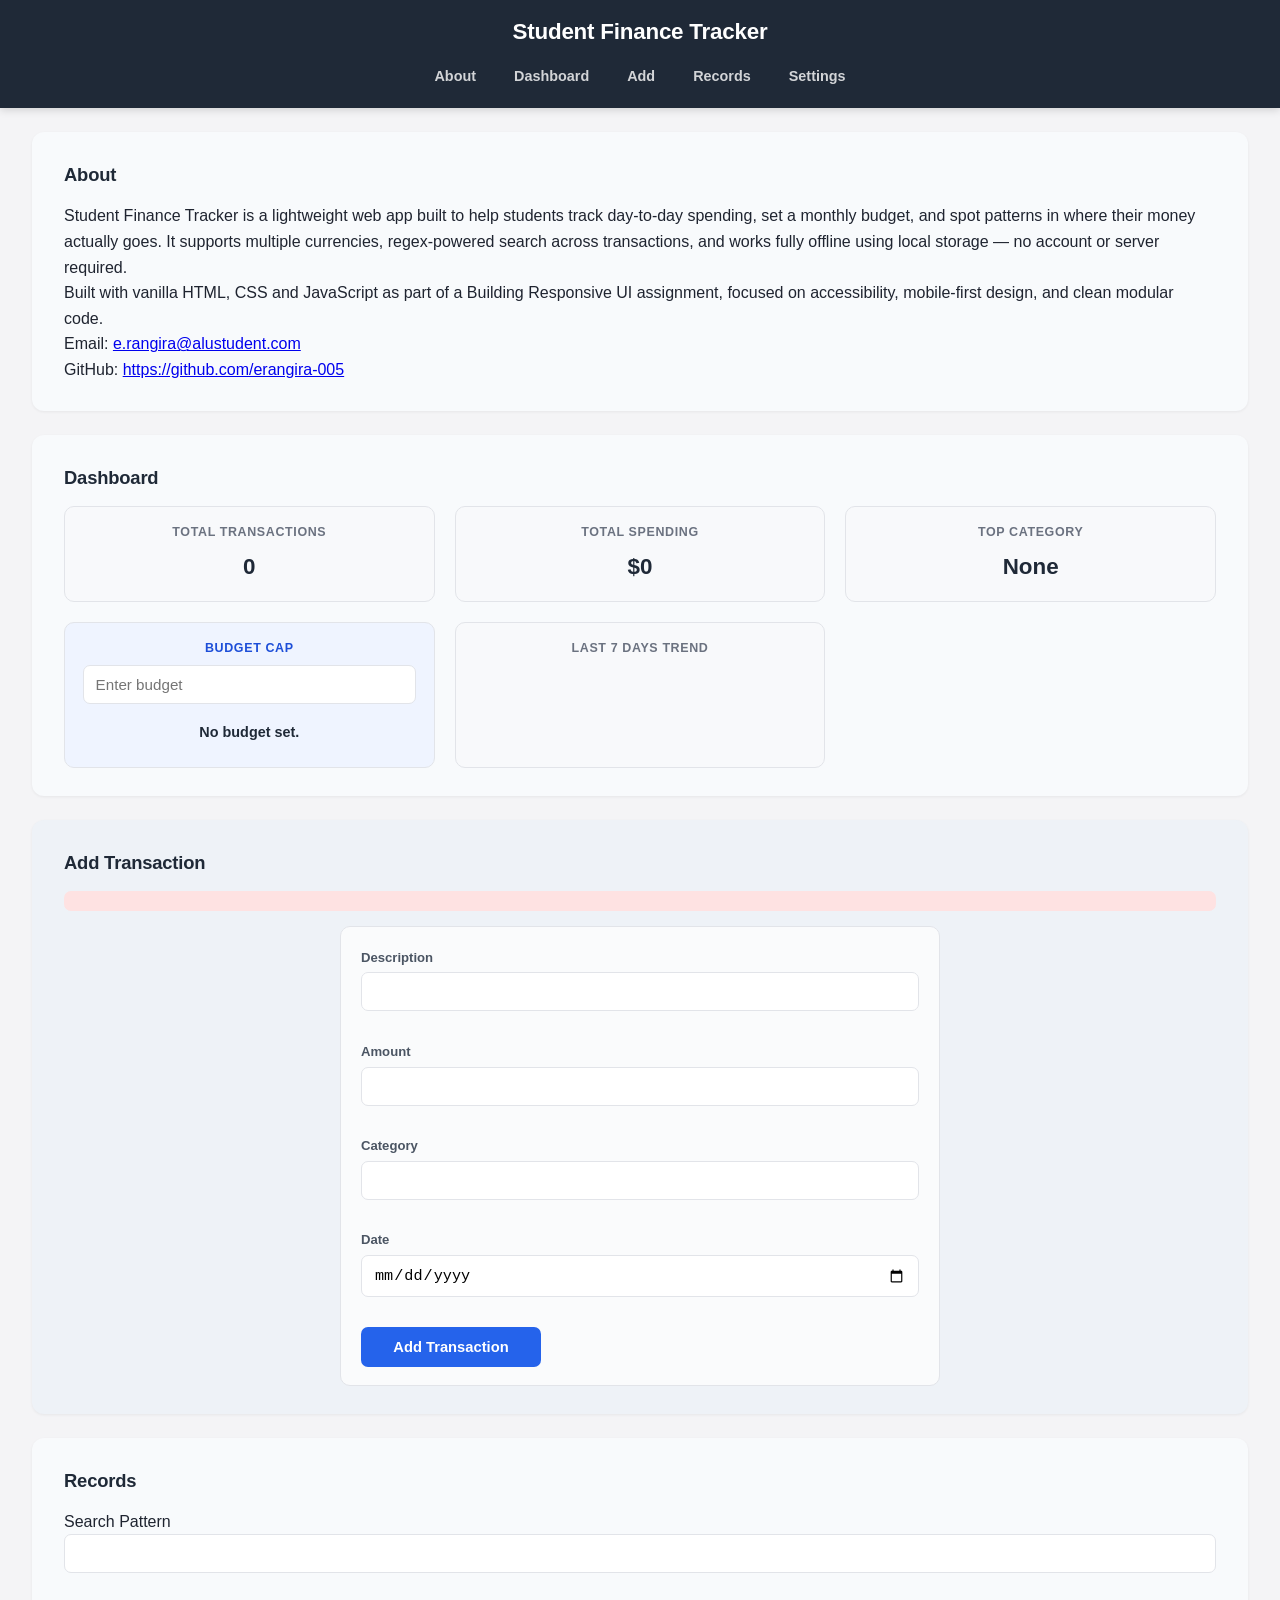
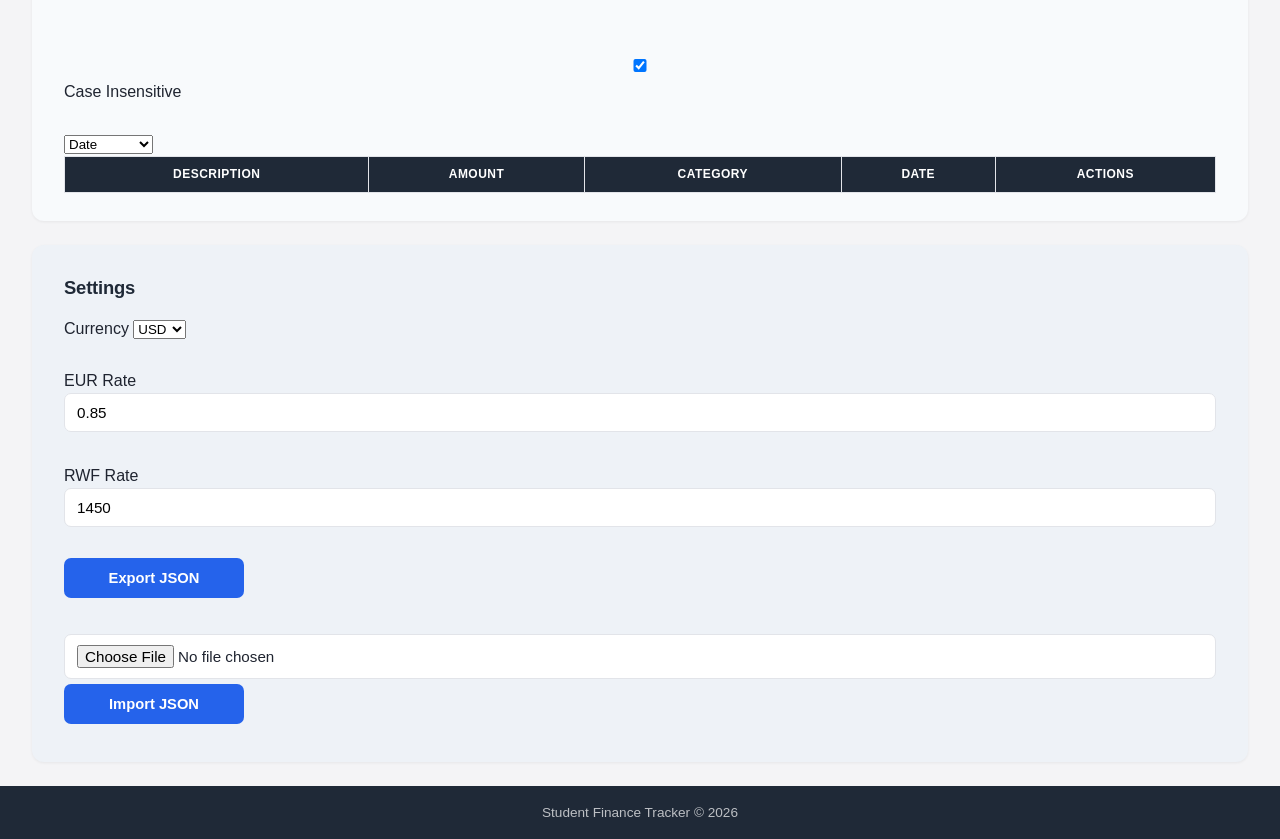
==== index.html @ 7671eb41 "M2 — Semantic HTML & Base CSS" ====
<!DOCTYPE html>
<html lang="en">
<head>
    <meta charset="UTF-8">
    <meta name="viewport" content="width=device-width, initial-scale=1.0">
    <title>Student Finance Tracker</title>

    <link rel="stylesheet" href="styles/style.css">
</head>
<body>

<a href="#main-content" class="skip-link">
    Skip to content
</a>

<header>

    <h1>Student Finance Tracker</h1>

    <nav>

        <ul>

            <li><a href="#about">About</a></li>

            <li><a href="#dashboard">Dashboard</a></li>

            <li><a href="#form-section">Add</a></li>

            <li><a href="#records">Records</a></li>

            <li><a href="#settings">Settings</a></li>

        </ul>

    </nav>

</header>


<main id="main-content">

    <section id="about">

    <h2>About</h2>

    <p>
        Student Finance Tracker is a lightweight web app built to help students
        track day-to-day spending, set a monthly budget, and spot patterns in
        where their money actually goes. It supports multiple currencies,
        regex-powered search across transactions, and works fully offline using
        local storage — no account or server required.
    </p>

    <p>
        Built with vanilla HTML, CSS and JavaScript as part of a Building
        Responsive UI assignment, focused on accessibility, mobile-first design,
        and clean modular code.
    </p>

    <p>Email: <a href="me.rangira@alustudent.com">e.rangira@alustudent.com</a></p>

    <p>GitHub: <a href="https://github.com/erangira-005" target="_blank" rel="noopener">https://github.com/erangira-005</a></p>

</section>


    <section id="dashboard">

        <h2>Dashboard</h2>

        <div class="dashboard-grid">

            <div class="card">
                <h3>Total Transactions</h3>
                <p id="total-records">0</p>
            </div>

            <div class="card">
                <h3>Total Spending</h3>
                <p id="total-amount">$0</p>
            </div>

            <div class="card">
                <h3>Top Category</h3>
                <p id="top-category">None</p>
            </div>


           <div class="card">

    <h3>Budget Cap</h3>

    <label for="budget-cap" class="sr-only">Budget cap amount</label>

    <input
        type="number"
        id="budget-cap"
        placeholder="Enter budget"
        min="0"
        step="0.01">

    <p
        id="budget-status"
        role="status"
        aria-live="polite">
        No budget set.
    </p>

</div>

           <div class="card">

    <h3>Last 7 Days Trend</h3>

    <div id="trend-chart">

    </div>

</div>          

        </div>

    </section>


    <section id="form-section">

        <h2 id="form-heading">Add Transaction</h2>

         <div
id="status-message"
role="status"
aria-live="polite">
</div>
        
        <form id="transaction-form" novalidate>

            <label for="description">
                Description
            </label>

            <input
                type="text"
                id="description"
                required
                aria-describedby="description-error"
                aria-invalid="false">

            <span id="description-error" class="field-error" role="alert"></span>

            <label for="amount">
                Amount
            </label>

            <input
                type="number"
                id="amount"
                required
                min="0"
                step="0.01"
                aria-describedby="amount-error"
                aria-invalid="false">

            <span id="amount-error" class="field-error" role="alert"></span>

            <label for="category">
                Category
            </label>

            <input
                type="text"
                id="category"
                required
                aria-describedby="category-error"
                aria-invalid="false">

            <span id="category-error" class="field-error" role="alert"></span>

            <label for="date">
                Date
            </label>

            <input
                type="date"
                id="date"
                required
                aria-describedby="date-error"
                aria-invalid="false">

            <span id="date-error" class="field-error" role="alert"></span>

            <button type="submit" id="submit-btn">
                Add Transaction
            </button>

            <button type="button" id="cancel-edit-btn" hidden>
                Cancel Edit
            </button>

        </form>

    </section>


    <section id="records">

        

<h2>Records</h2>

<label for="search">

    Search Pattern

</label>

<input
type="text"
id="search"
aria-describedby="search-error">

<span id="search-error" class="field-error" role="alert"></span>

<br><br>

<label>

<input
type="checkbox"
id="case-insensitive"
checked>

Case Insensitive

</label>

<br><br>

<label for="sort-select" class="sr-only">Sort records by</label>

<select id="sort-select">

<option value="date">
Date
</option>

<option value="description">
Description
</option>

<option value="amount">
Amount
</option>

</select>



        <table>

            <thead>

                <tr>
                    <th>Description</th>
                    <th>Amount</th>
                    <th>Category</th>
                    <th>Date</th>
                    <th>Actions</th>
                </tr>

            </thead>

            <tbody id="table-body">

            </tbody>

        </table>

    </section>


   <section id="settings">

    <h2>Settings</h2>

    <label for="currency">
        Currency
    </label>

    <select id="currency">

        <option value="USD">
            USD
        </option>

        <option value="EUR">
            EUR
        </option>

        <option value="RWF">
            RWF
        </option>

    </select>

    <br><br>

    <label for="eur-rate">
        EUR Rate
    </label>

    <input
        type="number"
        id="eur-rate"
        value="0.85"
        step="0.01"
        min="0.01">

    <br><br>

    <label for="rwf-rate">
        RWF Rate
    </label>

    <input
        type="number"
        id="rwf-rate"
        value="1450"
        step="1"
        min="1">

<br><br>

<button id="export-btn">
    Export JSON
</button>

<br><br>

<label for="import-file" class="sr-only">Choose a JSON file to import</label>

<input
    type="file"
    id="import-file"
    accept=".json">

<button id="import-btn">
    Import JSON
</button>

</section>

</main>


<footer>

    <p>
        Student Finance Tracker © 2026
    </p>

</footer>

<script type="module" src="scripts/app.js"></script>

</body>
</html>
---- styles/style.css ----
*{
    margin:0;
    padding:0;
    box-sizing:border-box;
}

:root{
    --navy:#1f2937;
    --blue:#2563eb;
    --blue-dark:#1d4ed8;
    --green:#15803d;
    --green-bg:#dcfce7;
    --red:#dc2626;
    --red-bg:#fee2e2;
    --grey-bg:#f4f4f6;
    --card-bg:#ffffff;
    --border:#e2e4e9;
    --header-h:auto;
}

html{
    /* prevents iOS/Android from auto-zooming text and
       keeps rem-based sizing consistent at every width */
    -webkit-text-size-adjust:100%;
}

body{
    font-family: -apple-system, BlinkMacSystemFont, "Segoe UI", Roboto, Arial, sans-serif;
    background:var(--grey-bg);
    color:#1f2430;
    line-height:1.6;
    /* stops any single wide element (like a long table)
       from forcing the whole page to scroll sideways */
    overflow-x:hidden;
    width:100%;
}

img, table, input, select, button{
    max-width:100%;
}


/* Skip Link */
.skip-link{
    position:absolute;
    left:-9999px;
}

.skip-link:focus{
    left:10px;
    top:10px;
    background:white;
    padding:10px;
    z-index:100;
    border-radius:6px;
    box-shadow:0 2px 8px rgba(0,0,0,0.2);
}


/* visually hidden but still readable by screen readers */
.sr-only{
    position:absolute;
    width:1px;
    height:1px;
    overflow:hidden;
    clip:rect(0,0,0,0);
    white-space:nowrap;
}


/* Header — sticky at the top, height adjusts naturally to content
   so we never have to guess a fixed pixel number */
header{
    background:var(--navy);
    color:white;
    padding:0.7rem 1rem;
    position:sticky;
    top:0;
    z-index:50;
    box-shadow:0 2px 8px rgba(0,0,0,0.15);
    width:100%;
}

header h1{
    text-align:center;
    font-size:clamp(1.05rem, 4vw, 1.4rem);
    letter-spacing:-0.01em;
    margin-bottom:0.5rem;
}


/* Navigation */
nav ul{
    list-style:none;
    display:flex;
    flex-wrap:wrap;
    justify-content:center;
    gap:6px;
}

nav li{
    margin:0;
}

nav a{
    color:rgba(255,255,255,0.8);
    text-decoration:none;
    font-size:0.85rem;
    font-weight:600;
    padding:0.4rem 0.75rem;
    border-radius:20px;
    transition:background 0.2s, color 0.2s;
    display:inline-block;
}

nav a:hover{
    background:rgba(255,255,255,0.12);
    color:white;
}

nav a:focus{
    outline:3px solid #60a5fa;
    outline-offset:2px;
}

nav a.active-link{
    background:var(--blue);
    color:white;
}


/* Sections — soft background tint per section, no border accent */
section{
    background:var(--card-bg);
    margin:1rem;
    padding:1.25rem;
    border-radius:12px;
    box-shadow:0 1px 3px rgba(0,0,0,0.06);
    /* generous scroll-margin so a sticky header of ANY height
       never covers the heading when a nav link is clicked */
    scroll-margin-top:100px;
    /* never let a section's own content force the page wider
       than the viewport */
    max-width:100%;
    overflow-x:auto;
}

section h2{
    font-size:clamp(1rem, 3.5vw, 1.15rem);
    letter-spacing:-0.01em;
    margin-bottom:0.85rem;
    color:var(--navy);
}

/* dark blue + pale white per section, no colored edge */

#about{
    background:#f8fafc;
}

#dashboard{
    background:#f8fafc;
}

#form-section{
    background:#eef2f7;
}

#records{
    background:#f8fafc;
}

#settings{
    background:#eef2f7;
}
/* Dashboard cards */
.dashboard-grid{
    display:grid;
    grid-template-columns:1fr;
    gap:0.85rem;
}

.card{
    background:#f8f9fb;
    border:1px solid var(--border);
    padding:1rem 1.1rem;
    border-radius:10px;
    text-align:center;
    transition:transform 0.2s, box-shadow 0.2s;
    /* belt-and-suspenders: a card can never be wider
       than its grid cell, even with long content inside */
    min-width:0;
}

.card h3{
    font-size:0.78rem;
    font-weight:600;
    text-transform:uppercase;
    letter-spacing:0.05em;
    color:#6b7280;
    margin-bottom:0.4rem;
}

.card p{
    font-size:clamp(1.1rem, 4vw, 1.4rem);
    font-weight:700;
    color:var(--navy);
    word-break:break-word;
}

.card:has(#budget-cap){
    background:#eff4ff;
}

.card:has(#budget-cap) h3{
    color:var(--blue-dark);
}

.card:hover{
    transform: translateY(-3px);
    box-shadow:0 6px 16px rgba(0,0,0,0.08);
}


/* Form */
form{
    display:flex;
    flex-direction:column;
    background:#fafbfc;
    border:1px solid var(--border);
    border-radius:10px;
    padding:1.25rem 1.25rem 0.5rem;
}

form label{
    font-size:0.82rem;
    font-weight:600;
    color:#4b5563;
    margin-bottom:0.3rem;
}

input{
    padding:10px 12px;
    margin-bottom:5px;
    border:1.5px solid var(--border);
    border-radius:7px;
    font-size:0.95rem;
    background:white;
    transition:border-color 0.15s;
    width:100%;
}

input:hover{
    border-color:#c7cbd4;
}

button{
    padding:12px;
    border:none;
    background:var(--blue);
    color:white;
    cursor:pointer;
    margin-bottom:10px;
    border-radius:7px;
    font-weight:600;
    font-size:0.92rem;
    transition:0.2s;
    width:100%;
}

button:hover{
    background:var(--blue-dark);
    transform:scale(1.02);
}

#cancel-edit-btn{
    background:#6b7280;
}

#cancel-edit-btn:hover{
    background:#4b5563;
}


/* per-field error messages */
.field-error{
    color:var(--red);
    font-size:0.82rem;
    display:block;
    margin-bottom:10px;
    min-height:1.1em;
    font-weight:500;
}

input.input-error{
    border-color:var(--red);
    background:var(--red-bg);
}


/* Table — scrolls horizontally on its own if it has to,
   instead of forcing the whole page to overflow */
.table-wrap{
    overflow-x:auto;
    -webkit-overflow-scrolling:touch;
    width:100%;
}

table{
    width:100%;
    min-width:480px;
    border-collapse:collapse;
    font-size:0.88rem;
}

th,
td{
    border:1px solid var(--border);
    padding:8px 10px;
    white-space:nowrap;
}

th{
    background:var(--navy);
    color:white;
    font-size:0.75rem;
    text-transform:uppercase;
    letter-spacing:0.04em;
    font-weight:600;
}

td{
    background:white;
}

tbody tr:nth-child(even) td{
    background:#fafbfc;
}

td button{
    padding:6px 12px;
    font-size:0.82rem;
    margin:2px 4px 2px 0;
    width:auto;
    display:inline-block;
}

.delete-btn{
    background:#6b7280;
}

.delete-btn:hover{
    background:var(--red);
}

tr{
    transition: background-color 0.2s;
}

tr:hover td{
    background-color: #eef2ff;
}


/* Footer */
footer{
    background:var(--navy);
    color:rgba(255,255,255,0.7);
    text-align:center;
    padding:1rem;
    font-size:0.85rem;
}


/* status + budget messages */
#status-message{
    color:var(--red);
    font-weight:600;
    margin-bottom:15px;
    padding:0.6rem 0.85rem;
    background:var(--red-bg);
    border-radius:7px;
    font-size:0.9rem;
    word-break:break-word;
}

#status-message:empty{
    display:none;
}

#budget-status{
    display:inline-block;
    padding:0.45rem 0.8rem;
    border-radius:7px;
    font-weight:600;
    font-size:0.9rem;
    margin-top:0.3rem;
}

#budget-status.budget-ok{
    background:var(--green-bg);
    color:var(--green);
}

#budget-status.budget-over{
    background:var(--red-bg);
    color:var(--red);
}


/* trend chart */
#trend-chart{
    margin-top:15px;
    width:100%;
    overflow-x:auto;
}

.bar-row{
    display:flex;
    align-items:center;
    gap:10px;
    margin-bottom:10px;
    font-size:0.85rem;
}

.bar-row span{
    width:32px;
    flex-shrink:0;
    color:#6b7280;
    font-weight:600;
}

.bar{
    height:18px;
    background:linear-gradient(90deg, var(--blue), #60a5fa);
    border-radius:4px;
    transition:0.3s;
    min-width:2px;
    max-width:100%;
}


/* focus visibility */
button:focus,
input:focus,
select:focus,
a:focus{
    outline: 3px solid #2563eb;
    outline-offset: 2px;
}


/* ───────────────────────────────
   BREAKPOINTS
   mobile-first base styles above,
   then tablet, then desktop
─────────────────────────────── */

@media (min-width:768px){

    header{
        padding:0.85rem 1.5rem;
    }

    nav a{
        font-size:0.9rem;
        padding:0.45rem 1rem;
    }

    section{
        margin:1.25rem 1.5rem;
        padding:1.5rem;
    }

    .dashboard-grid{
        grid-template-columns:repeat(2,1fr);
        gap:1.25rem;
    }

    form{
        max-width:600px;
        margin:0 auto;
    }

    button{
        width:auto;
        min-width:180px;
        align-self:flex-start;
    }

    td button{
        width:auto;
    }

}

@media (min-width:1024px){

    section{
        margin:1.5rem 2rem;
        padding:1.75rem 2rem;
    }

    .dashboard-grid{
        grid-template-columns:repeat(3,1fr);
    }

}


/* respects users who have motion sensitivity turned on */
@media (prefers-reduced-motion: reduce){

    *{
        transition-duration: 0.01ms !important;
        animation-duration: 0.01ms !important;
    }

}
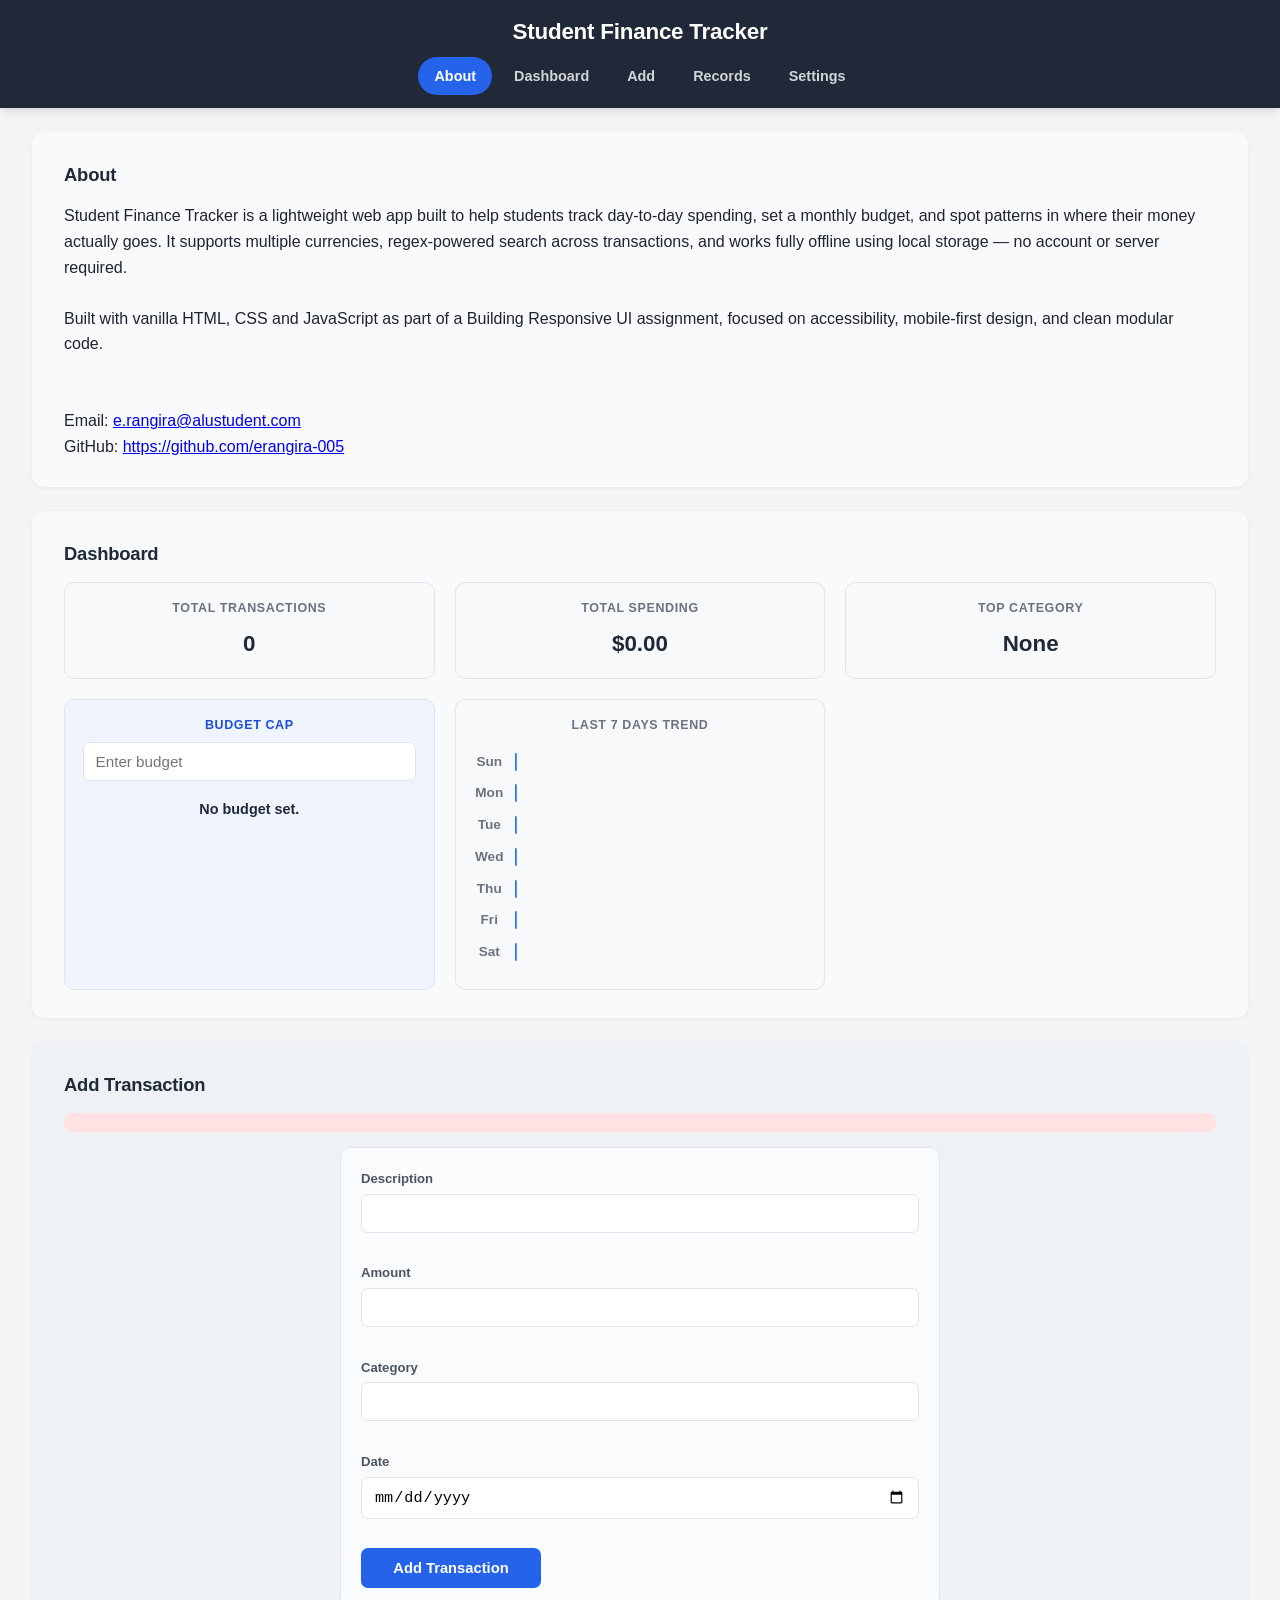
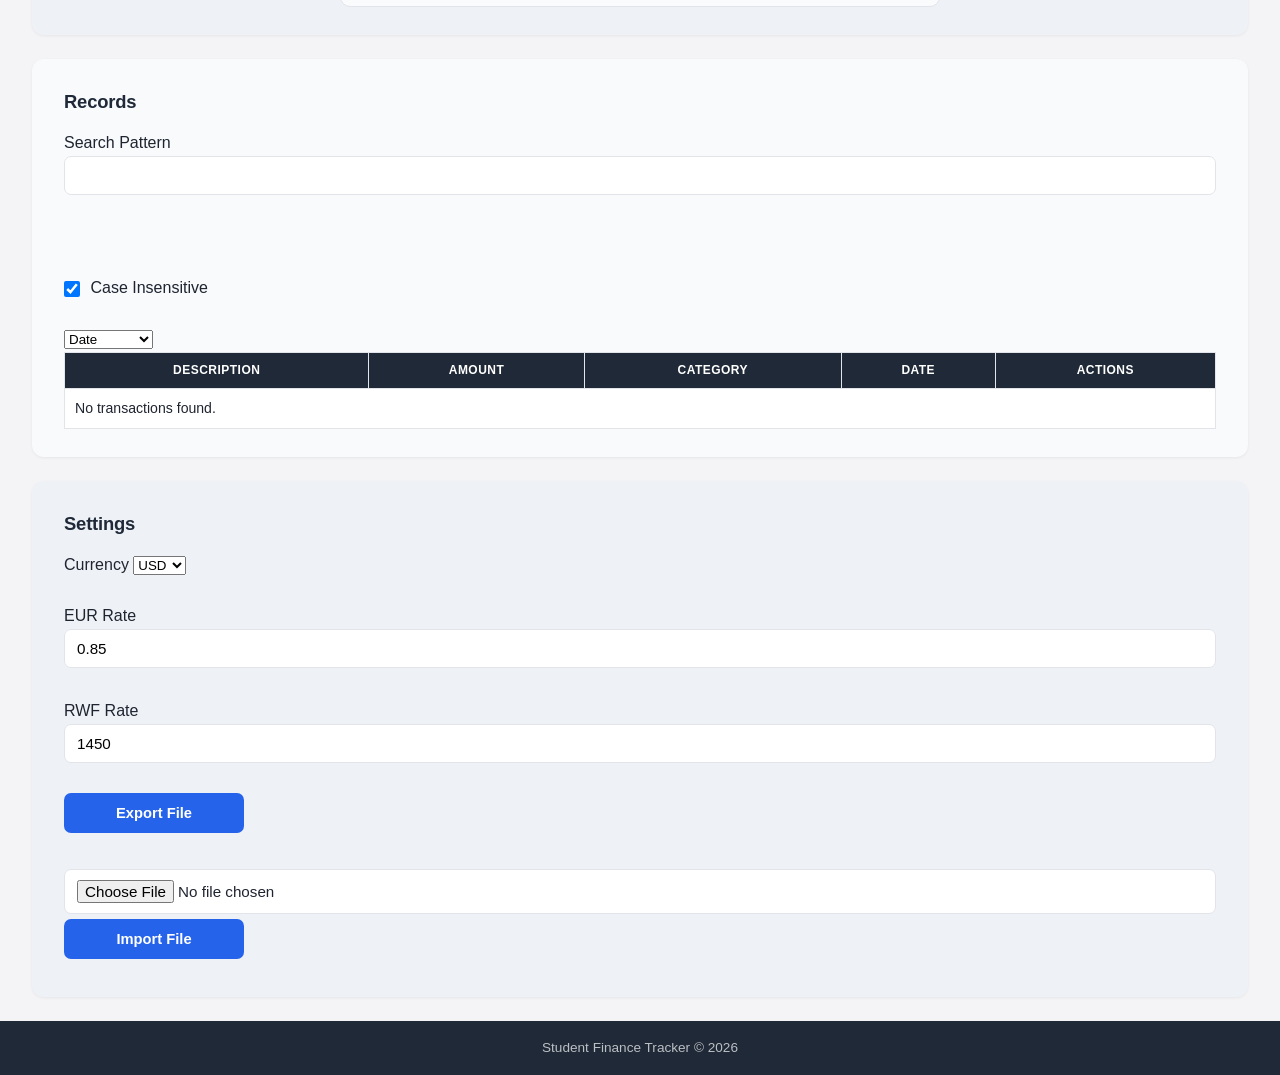
==== commit 183129dc: "M5: dashboard stats, budget cap, and ARIA live updates (consolidated); final cleanup and demo video " ====
--- a/index.html
+++ b/index.html
@@ -51,13 +51,13 @@
         regex-powered search across transactions, and works fully offline using
         local storage — no account or server required.
     </p>
-
+<br>
     <p>
         Built with vanilla HTML, CSS and JavaScript as part of a Building
         Responsive UI assignment, focused on accessibility, mobile-first design,
         and clean modular code.
     </p>
-
+<br><br>
     <p>Email: <a href="me.rangira@alustudent.com">e.rangira@alustudent.com</a></p>
 
     <p>GitHub: <a href="https://github.com/erangira-005" target="_blank" rel="noopener">https://github.com/erangira-005</a></p>
@@ -333,7 +333,7 @@
 <br><br>
 
 <button id="export-btn">
-    Export JSON
+    Export File
 </button>
 
 <br><br>
@@ -346,7 +346,7 @@
     accept=".json">
 
 <button id="import-btn">
-    Import JSON
+    Import File
 </button>
 
 </section>
--- a/styles/style.css
+++ b/styles/style.css
@@ -239,7 +239,7 @@
     margin-bottom:0.3rem;
 }
 
-input{
+input:not([type="checkbox"]){
     padding:10px 12px;
     margin-bottom:5px;
     border:1.5px solid var(--border);
@@ -250,8 +250,16 @@
     width:100%;
 }
 
-input:hover{
+input:not([type="checkbox"]):hover{
     border-color:#c7cbd4;
+}
+
+input[type="checkbox"]{
+    width:16px;
+    height:16px;
+    margin:0 6px 0 0;
+    vertical-align:middle;
+    cursor:pointer;
 }
 
 button{
